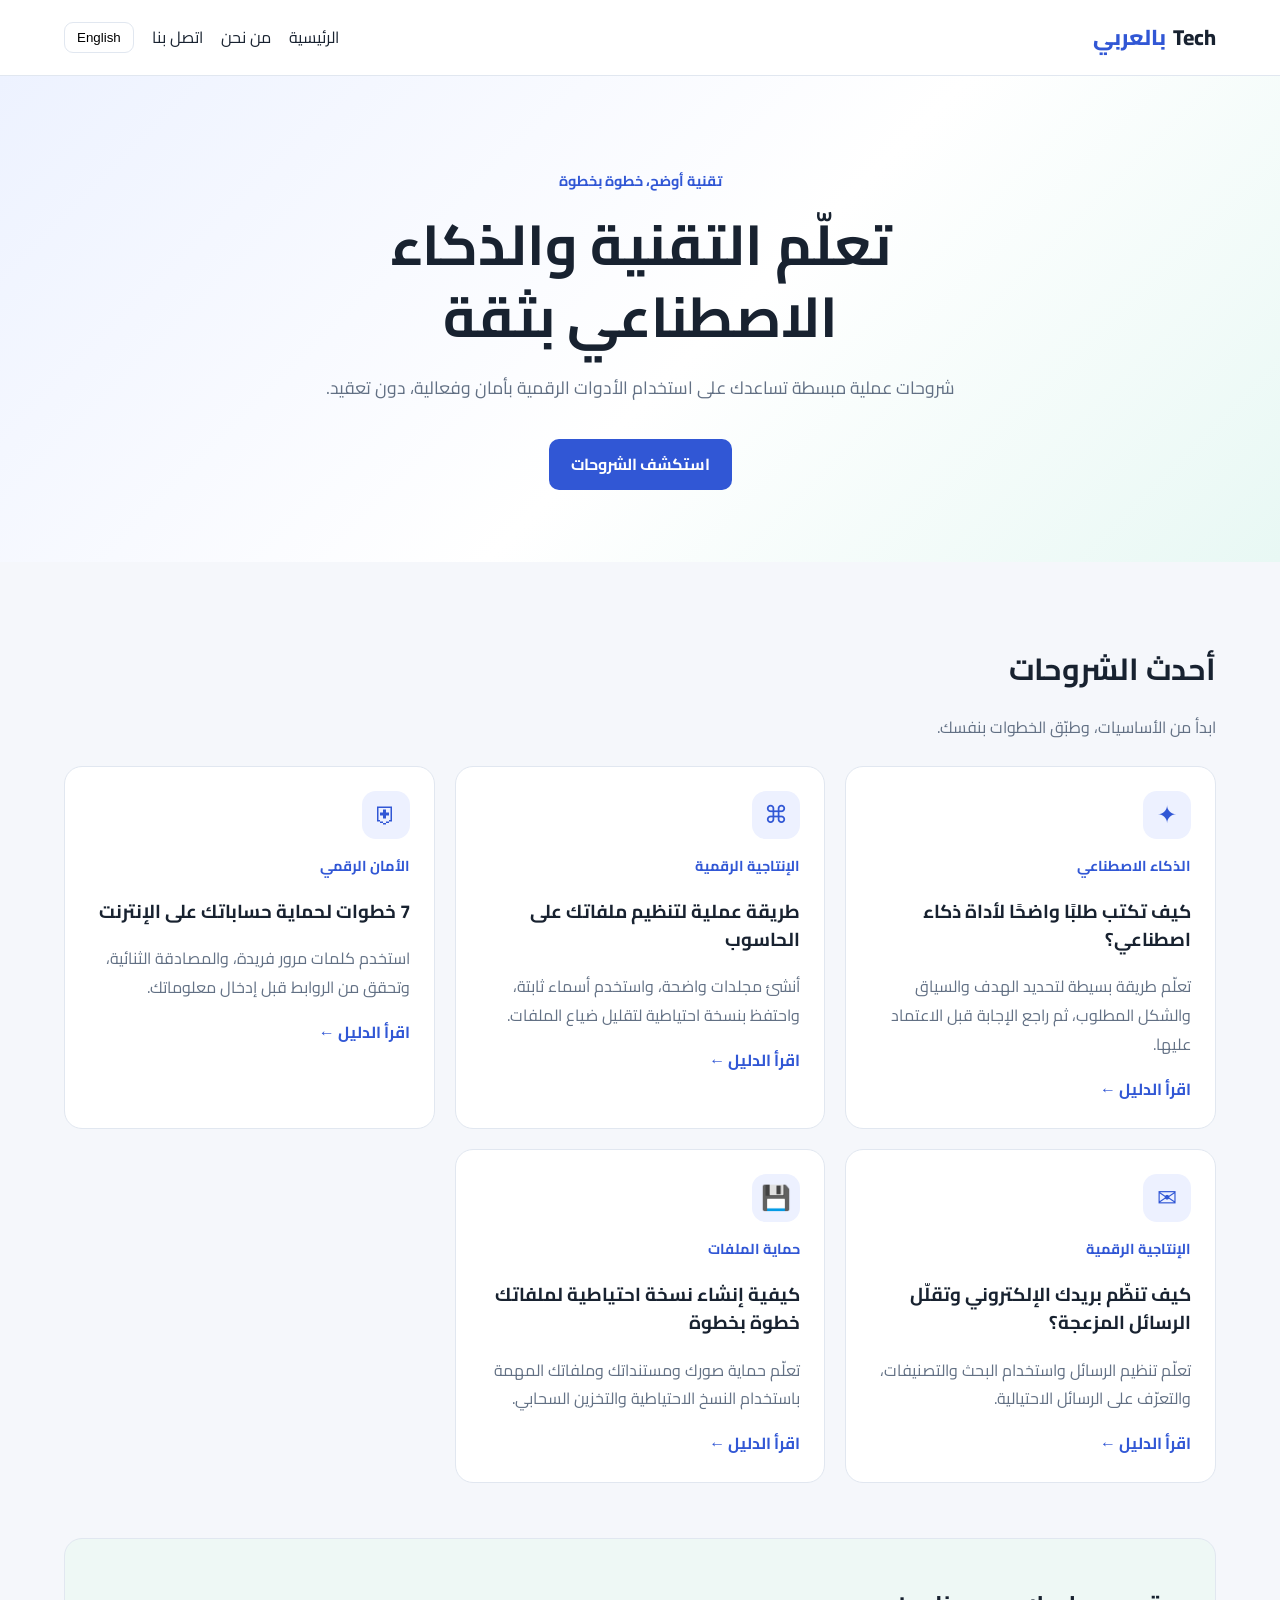
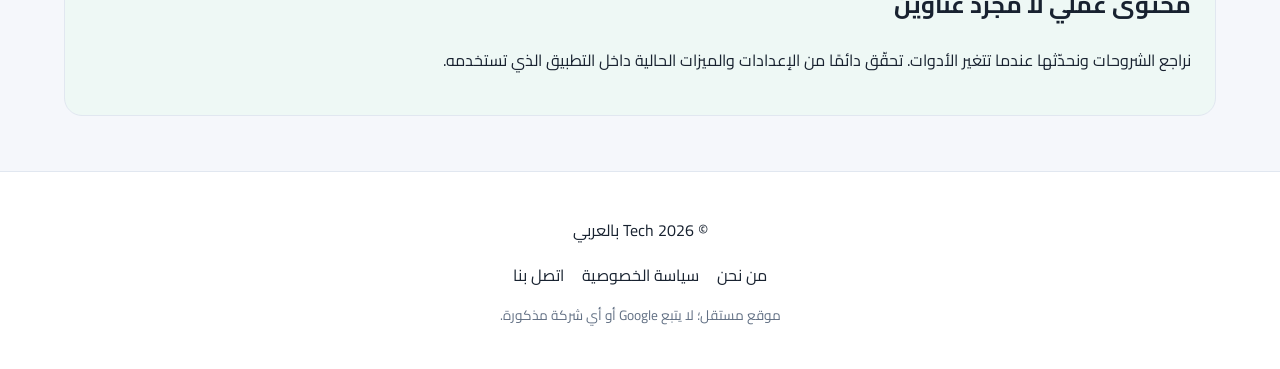
==== index.html @ 3cda47ca "Fix HTML structure and add missing elements" ====
<!doctype html>
<html lang="ar" dir="rtl">
<head>
<meta charset="utf-8">
<meta name="viewport" content="width=device-width, initial-scale=1">
<meta name="description" content="شروحات عملية بالعربية والإنجليزية عن الذكاء الاصطناعي والتقنية والأمان الرقمي.">
<title>Tech بالعربي | Practical Tech Guides</title>
<link rel="stylesheet" href="styles.css">

<!-- الصق وسم التحقق الحقيقي من Google هنا -->

</head>
<body>
<header class="site-header"><a class="brand" href="index.html">Tech<span>بالعربي</span></a>
<nav><a href="index.html" data-ar="الرئيسية" data-en="Home">الرئيسية</a><a href="about.html" data-ar="من نحن" data-en="About">من نحن</a><a href="contact.html" data-ar="اتصل بنا" data-en="Contact">اتصل بنا</a><button id="langToggle" class="lang-btn" type="button">English</button></nav></header>
<main>
<section class="hero"><p class="eyebrow" data-ar="تقنية أوضح، خطوة بخطوة" data-en="Technology, explained step by step">تقنية أوضح، خطوة بخطوة</p>
<h1 data-ar="تعلّم التقنية والذكاء الاصطناعي بثقة" data-en="Learn technology and AI with confidence">تعلّم التقنية والذكاء الاصطناعي بثقة</h1>
<p data-ar="شروحات عملية مبسطة تساعدك على استخدام الأدوات الرقمية بأمان وفعالية، دون تعقيد." data-en="Practical, beginner-friendly guides to help you use digital tools safely and effectively.">شروحات عملية مبسطة تساعدك على استخدام الأدوات الرقمية بأمان وفعالية، دون تعقيد.</p>
<a class="primary" href="#articles" data-ar="استكشف الشروحات" data-en="Explore the guides">استكشف الشروحات</a></section>
<section id="articles" class="section"><div class="section-head"><h2 data-ar="أحدث الشروحات" data-en="Featured guides">أحدث الشروحات</h2><p data-ar="ابدأ من الأساسيات، وطبّق الخطوات بنفسك." data-en="Start with the basics and try the steps yourself.">ابدأ من الأساسيات، وطبّق الخطوات بنفسك.</p></div>
<div class="cards">
<article class="article-card"><div class="card-icon">✦</div><p class="category" data-ar="الذكاء الاصطناعي" data-en="Artificial intelligence">الذكاء الاصطناعي</p><h3 data-ar="كيف تكتب طلبًا واضحًا لأداة ذكاء اصطناعي؟" data-en="How to write a clear AI prompt">كيف تكتب طلبًا واضحًا لأداة ذكاء اصطناعي؟</h3><p data-ar="تعلّم طريقة بسيطة لتحديد الهدف والسياق والشكل المطلوب، ثم راجع الإجابة قبل الاعتماد عليها." data-en="Learn to specify your goal, context, and desired format—and review the result before relying on it.">تعلّم طريقة بسيطة لتحديد الهدف والسياق والشكل المطلوب، ثم راجع الإجابة قبل الاعتماد عليها.</p><a href="ai-prompts.html" data-ar="اقرأ الدليل ←" data-en="Read the guide →">اقرأ الدليل ←</a></article>
<article class="article-card"><div class="card-icon">⌘</div><p class="category" data-ar="الإنتاجية الرقمية" data-en="Digital productivity">الإنتاجية الرقمية</p><h3 data-ar="طريقة عملية لتنظيم ملفاتك على الحاسوب" data-en="A practical way to organize computer files">طريقة عملية لتنظيم ملفاتك على الحاسوب</h3><p data-ar="أنشئ مجلدات واضحة، واستخدم أسماء ثابتة، واحتفظ بنسخة احتياطية لتقليل ضياع الملفات." data-en="Create clear folders, use consistent filenames, and keep a backup to reduce file loss.">أنشئ مجلدات واضحة، واستخدم أسماء ثابتة، واحتفظ بنسخة احتياطية لتقليل ضياع الملفات.</p><a href="organize-files.html" data-ar="اقرأ الدليل ←" data-en="Read the guide →">اقرأ الدليل ←</a></article>
<article class="article-card"><div class="card-icon">⛨</div><p class="category" data-ar="الأمان الرقمي" data-en="Digital safety">الأمان الرقمي</p><h3 data-ar="7 خطوات لحماية حساباتك على الإنترنت" data-en="7 steps to protect your online accounts">7 خطوات لحماية حساباتك على الإنترنت</h3><p data-ar="استخدم كلمات مرور فريدة، والمصادقة الثنائية، وتحقق من الروابط قبل إدخال معلوماتك." data-en="Use unique passwords and two-factor authentication, and check links before entering information.">استخدم كلمات مرور فريدة، والمصادقة الثنائية، وتحقق من الروابط قبل إدخال معلوماتك.</p><a href="account-safety.html" data-ar="اقرأ الدليل ←" data-en="Read the guide →">اقرأ الدليل ←</a></article>
<article class="article-card">
  <div class="card-icon">✉</div>
  <p class="category" data-ar="الإنتاجية الرقمية" data-en="Digital productivity">الإنتاجية الرقمية</p>
  <h3 data-ar="كيف تنظّم بريدك الإلكتروني وتقلّل الرسائل المزعجة؟" data-en="How to organize your email and reduce unwanted messages">كيف تنظّم بريدك الإلكتروني وتقلّل الرسائل المزعجة؟</h3>
  <p data-ar="تعلّم تنظيم الرسائل واستخدام البحث والتصنيفات، والتعرّف على الرسائل الاحتيالية." data-en="Learn to organize messages, use search and labels, and recognize phishing emails.">تعلّم تنظيم الرسائل واستخدام البحث والتصنيفات، والتعرّف على الرسائل الاحتيالية.</p>
  <a href="clean-email.html" data-ar="اقرأ الدليل ←" data-en="Read the guide →">اقرأ الدليل ←</a>
</article>
<article class="article-card">
  <div class="card-icon">💾</div>
  <p class="category" data-ar="حماية الملفات" data-en="File protection">حماية الملفات</p>
  <h3 data-ar="كيفية إنشاء نسخة احتياطية لملفاتك خطوة بخطوة" data-en="How to Back Up Your Files Step by Step">كيفية إنشاء نسخة احتياطية لملفاتك خطوة بخطوة</h3>
  <p data-ar="تعلّم حماية صورك ومستنداتك وملفاتك المهمة باستخدام النسخ الاحتياطية والتخزين السحابي." data-en="Learn to protect your photos, documents, and important files with backups and cloud storage.">تعلّم حماية صورك ومستنداتك وملفاتك المهمة باستخدام النسخ الاحتياطية والتخزين السحابي.</p>
    <a href="backup-files.html" data-ar="اقرأ الدليل ←" data-en="Read the guide →">اقرأ الدليل ←</a>
</article>
</div>
</section>
<section class="notice"><h2 data-ar="محتوى عملي لا مجرد عناوين" data-en="Useful guidance, not just headlines">محتوى عملي لا مجرد عناوين</h2><p data-ar="نراجع الشروحات ونحدّثها عندما تتغير الأدوات. تحقّق دائمًا من الإعدادات والميزات الحالية داخل التطبيق الذي تستخدمه." data-en="We aim to review and update guides as tools change. Always verify current settings and features in the app you use.">نراجع الشروحات ونحدّثها عندما تتغير الأدوات. تحقّق دائمًا من الإعدادات والميزات الحالية داخل التطبيق الذي تستخدمه.</p></section>
</main>
<footer><p>© 2026 Tech بالعربي</p><div><a href="about.html" data-ar="من نحن" data-en="About">من نحن</a><a href="privacy.html" data-ar="سياسة الخصوصية" data-en="Privacy policy">سياسة الخصوصية</a><a href="contact.html" data-ar="اتصل بنا" data-en="Contact">اتصل بنا</a></div><p class="small" data-ar="موقع مستقل؛ لا يتبع Google أو أي شركة مذكورة." data-en="Independent website; not affiliated with Google or any company mentioned.">موقع مستقل؛ لا يتبع Google أو أي شركة مذكورة.</p></footer>
<script src="script.js"></script></body></html>
---- styles.css ----
@import url('https://fonts.googleapis.com/css2?family=Cairo:wght@400;600;700;800&family=Inter:wght@400;600;700;800&display=swap');
:root{--ink:#182230;--muted:#627084;--brand:#3157d5;--bg:#f5f7fb;--line:#e1e7f0;--card:#fff}*{box-sizing:border-box}body{margin:0;background:var(--bg);color:var(--ink);font-family:"Cairo",Arial,sans-serif;line-height:1.8}body.en{font-family:Inter,Arial,sans-serif;direction:ltr}.site-header{display:flex;align-items:center;justify-content:space-between;gap:20px;padding:18px max(5vw,20px);background:#fff;border-bottom:1px solid var(--line)}.brand{font-size:1.35rem;font-weight:800;text-decoration:none;color:var(--ink)}.brand span{color:var(--brand);margin-inline-start:7px}nav{display:flex;align-items:center;gap:18px;flex-wrap:wrap}a{color:var(--brand);text-decoration:none}nav a,footer a{color:var(--ink)}a:hover{text-decoration:underline}.lang-btn{border:1px solid var(--line);background:white;border-radius:9px;padding:7px 12px;cursor:pointer}.hero{padding:78px 20px 72px;text-align:center;background:linear-gradient(135deg,#edf2ff,#fff 55%,#e8f8f4)}.hero>*{max-width:780px;margin-inline:auto}.eyebrow,.category{color:var(--brand);font-weight:700;font-size:.9rem}.hero h1{font-size:clamp(2rem,5vw,3.5rem);line-height:1.3;margin:12px auto}.hero p:not(.eyebrow){color:var(--muted);font-size:1.1rem}.primary{display:inline-block;margin-top:18px;background:var(--brand);color:#fff;padding:11px 22px;border-radius:10px;font-weight:700}.section{padding:55px max(5vw,20px)}.section-head{margin-bottom:24px}.section-head h2{font-size:1.9rem;margin-bottom:0}.section-head p,.article-card>p:not(.category){color:var(--muted)}.cards{display:grid;grid-template-columns:repeat(3,minmax(0,1fr));gap:20px}.article-card,.content,.notice{background:var(--card);border:1px solid var(--line);border-radius:18px;padding:24px}.card-icon{width:48px;height:48px;border-radius:14px;background:#edf1ff;display:grid;place-items:center;font-size:1.5rem;color:var(--brand)}.article-card h3{line-height:1.5}.article-card>a{font-weight:700}.notice{margin:0 max(5vw,20px) 55px;background:#eef8f5}.content{max-width:900px;margin:38px auto;padding:clamp(22px,5vw,48px)}.content h1{line-height:1.4}.content h2{margin-top:28px}.content li{margin:8px 0}.callout{background:#f0f4ff;border-inline-start:4px solid var(--brand);padding:14px 18px;border-radius:8px}footer{padding:28px max(5vw,20px);background:#fff;border-top:1px solid var(--line);text-align:center}footer div{display:flex;gap:18px;justify-content:center;flex-wrap:wrap}.small{font-size:.85rem;color:var(--muted)}@media(max-width:760px){.site-header{align-items:flex-start;flex-direction:column}nav{gap:12px}.cards{grid-template-columns:1fr}.hero{padding:55px 20px}.content{margin:20px}}
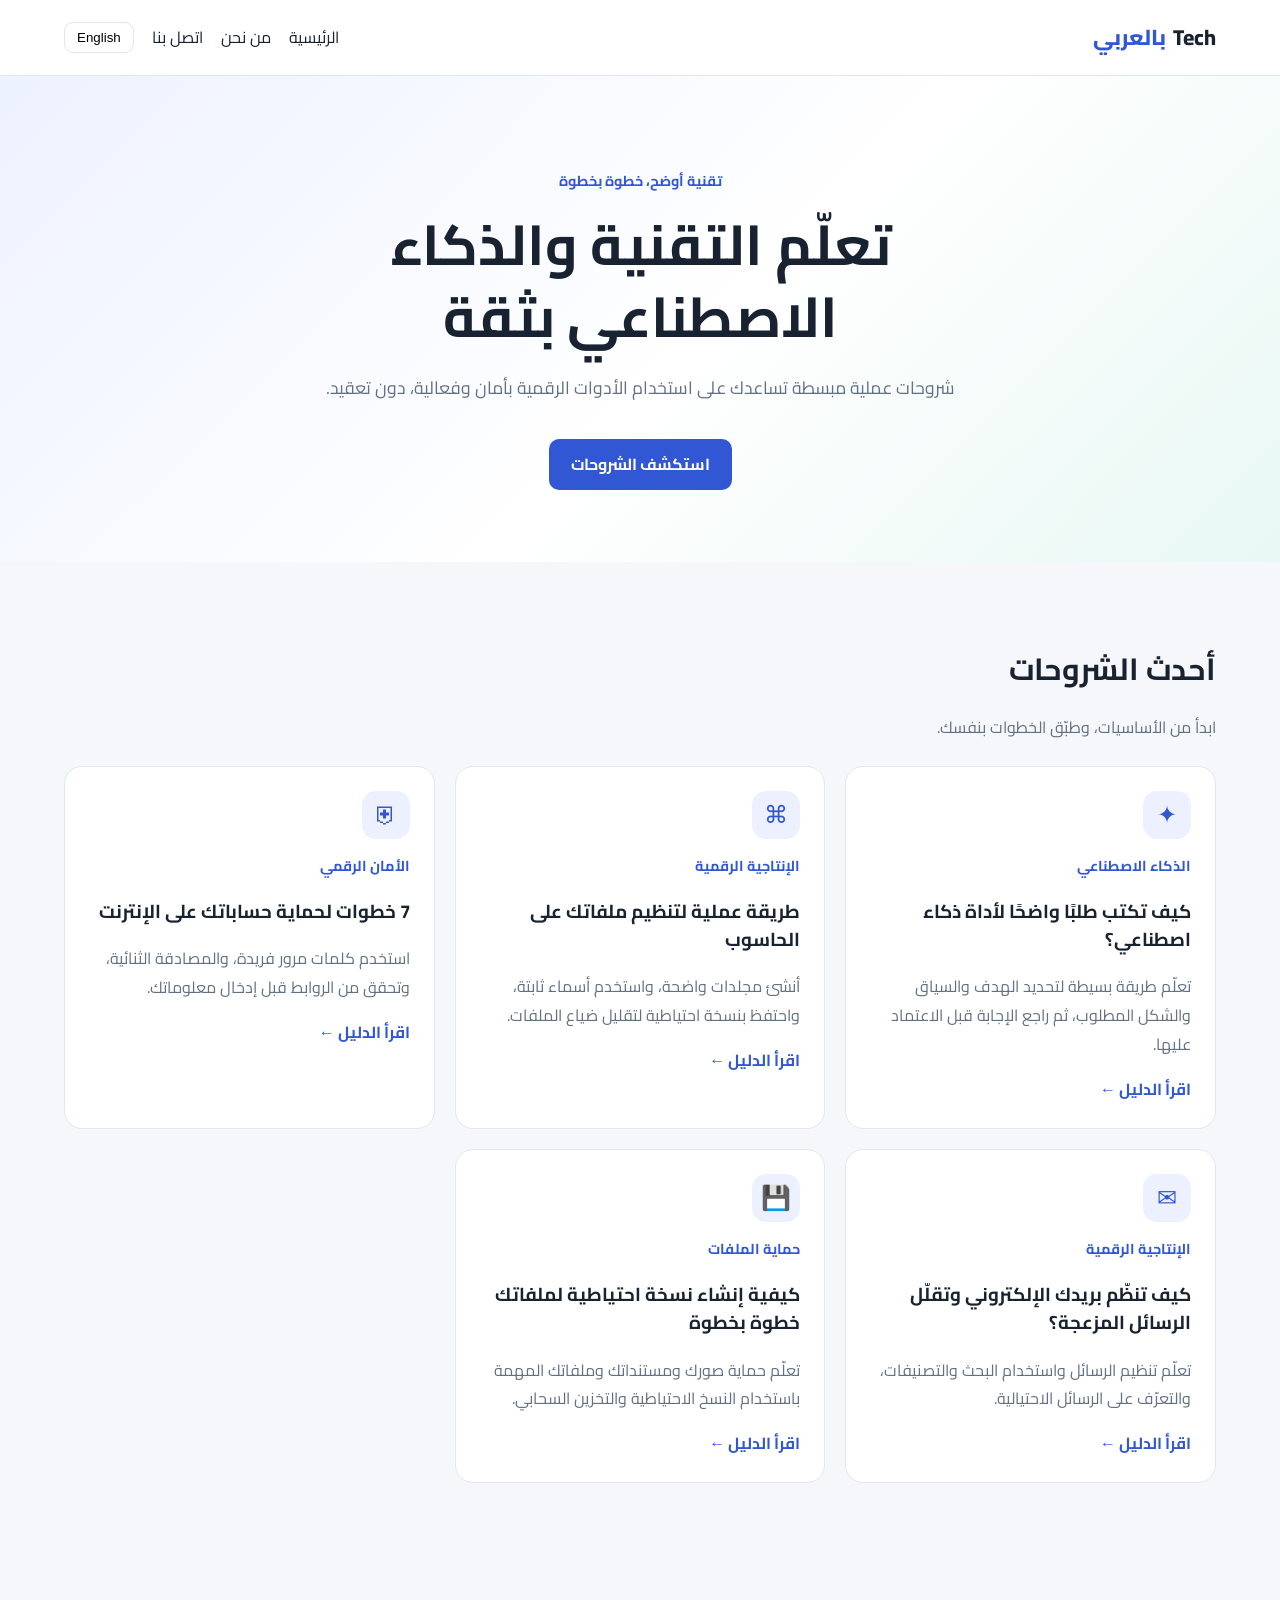
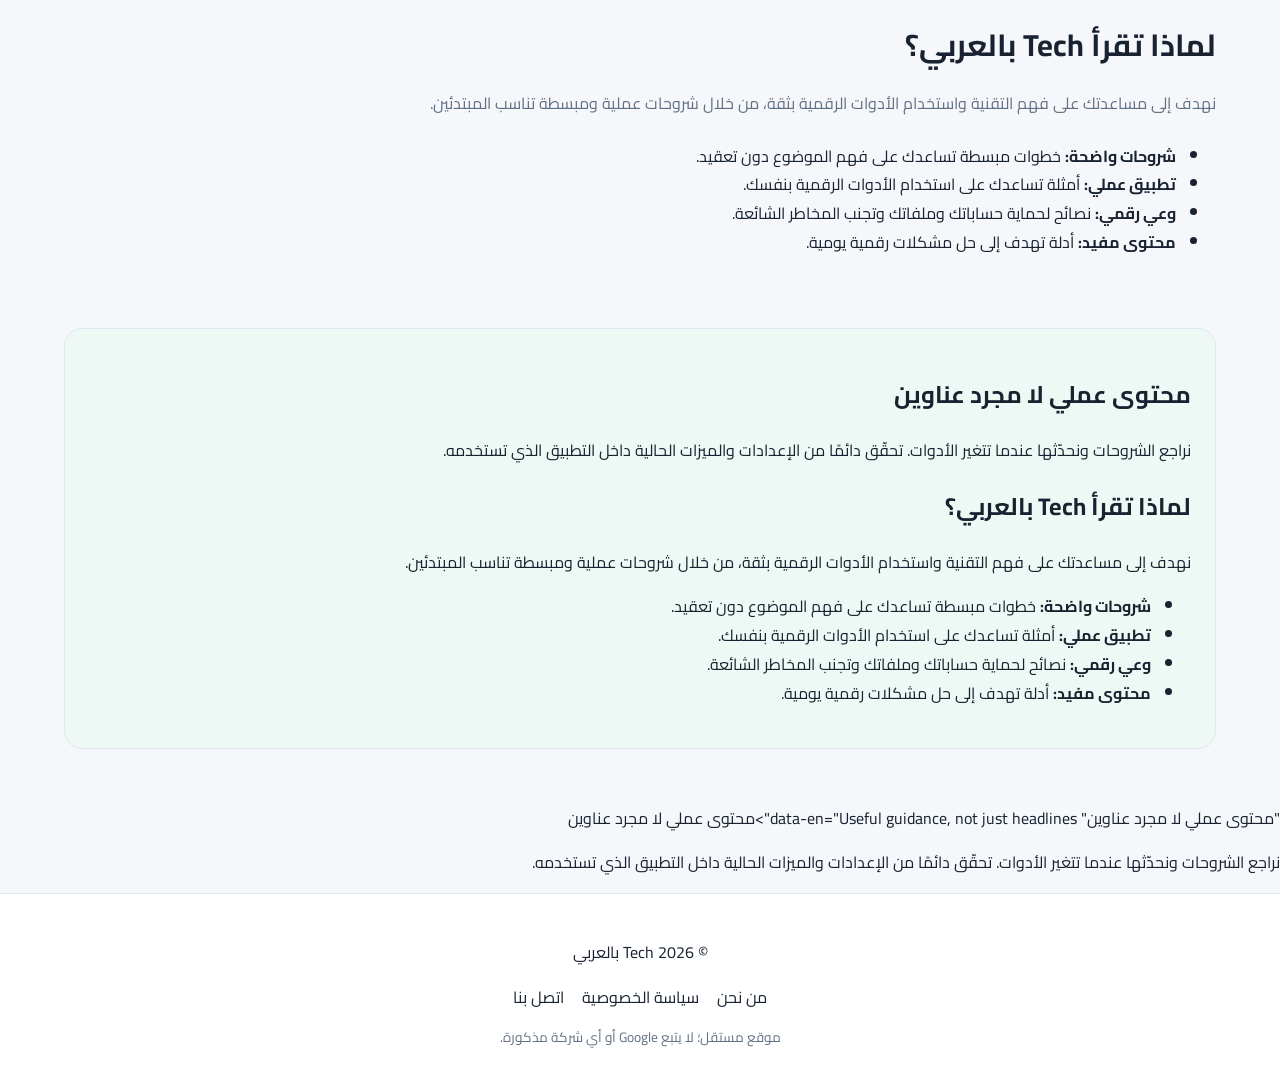
==== commit 732952e7: "Add new section explaining Tech بالعربي" ====
--- a/index.html
+++ b/index.html
@@ -6,13 +6,10 @@
 <meta name="viewport" content="width=device-width, initial-scale=1">
 <meta name="description" content="شروحات عملية بالعربية والإنجليزية عن الذكاء الاصطناعي والتقنية والأمان الرقمي.">
 <title>Tech بالعربي | Practical Tech Guides</title>
-<link rel="stylesheet" href="styles.css">
-
-<!-- الصق وسم التحقق الحقيقي من Google هنا -->
-
-</head>
+<link rel="stylesheet" href="styles.css"> <meta name="google-site-verification" content="B_9AQn8dANtJCic7lw3KJGtD8MXRLHTgbvUKaGZnuow" />
+</head> 
 <body>
-<header class="site-header"><a class="brand" href="index.html">Tech<span>بالعربي</span></a>
+  <header class="site-header"><a class="brand" href="index.html">Tech<span>بالعربي</span></a>
 <nav><a href="index.html" data-ar="الرئيسية" data-en="Home">الرئيسية</a><a href="about.html" data-ar="من نحن" data-en="About">من نحن</a><a href="contact.html" data-ar="اتصل بنا" data-en="Contact">اتصل بنا</a><button id="langToggle" class="lang-btn" type="button">English</button></nav></header>
 <main>
 <section class="hero"><p class="eyebrow" data-ar="تقنية أوضح، خطوة بخطوة" data-en="Technology, explained step by step">تقنية أوضح، خطوة بخطوة</p>
@@ -40,7 +37,36 @@
 </article>
 </div>
 </section>
-<section class="notice"><h2 data-ar="محتوى عملي لا مجرد عناوين" data-en="Useful guidance, not just headlines">محتوى عملي لا مجرد عناوين</h2><p data-ar="نراجع الشروحات ونحدّثها عندما تتغير الأدوات. تحقّق دائمًا من الإعدادات والميزات الحالية داخل التطبيق الذي تستخدمه." data-en="We aim to review and update guides as tools change. Always verify current settings and features in the app you use.">نراجع الشروحات ونحدّثها عندما تتغير الأدوات. تحقّق دائمًا من الإعدادات والميزات الحالية داخل التطبيق الذي تستخدمه.</p></section>
+<section class="section">
+  <div class="section-head">
+    <h2 data-ar="لماذا تقرأ Tech بالعربي؟" data-en="Why read Tech بالعربي?">لماذا تقرأ Tech بالعربي؟</h2>
+    <p data-ar="نهدف إلى مساعدتك على فهم التقنية واستخدام الأدوات الرقمية بثقة، من خلال شروحات عملية ومبسطة تناسب المبتدئين." data-en="We help you understand technology and use digital tools confidently through practical, beginner-friendly guides.">نهدف إلى مساعدتك على فهم التقنية واستخدام الأدوات الرقمية بثقة، من خلال شروحات عملية ومبسطة تناسب المبتدئين.</p>
+  </div>
+  <ul>
+    <li><strong data-ar="شروحات واضحة:" data-en="Clear explanations:">شروحات واضحة:</strong> <span data-ar="خطوات مبسطة تساعدك على فهم الموضوع دون تعقيد." data-en="Simple steps that make topics easier to understand.">خطوات مبسطة تساعدك على فهم الموضوع دون تعقيد.</span></li>
+    <li><strong data-ar="تطبيق عملي:" data-en="Practical guidance:">تطبيق عملي:</strong> <span data-ar="أمثلة تساعدك على استخدام الأدوات الرقمية بنفسك." data-en="Examples that help you use digital tools yourself.">أمثلة تساعدك على استخدام الأدوات الرقمية بنفسك.</span></li>
+    <li><strong data-ar="وعي رقمي:" data-en="Digital awareness:">وعي رقمي:</strong> <span data-ar="نصائح لحماية حساباتك وملفاتك وتجنب المخاطر الشائعة." data-en="Tips to protect your accounts and files and avoid common risks.">نصائح لحماية حساباتك وملفاتك وتجنب المخاطر الشائعة.</span></li>
+    <li><strong data-ar="محتوى مفيد:" data-en="Useful content:">محتوى مفيد:</strong> <span data-ar="أدلة تهدف إلى حل مشكلات رقمية يومية." data-en="Guides designed to solve everyday digital problems.">أدلة تهدف إلى حل مشكلات رقمية يومية.</span></li>
+  </ul>
+</section>
+
+<section class="notice">
+  <h2 data-ar="محتوى عملي لا مجرد عناوين" data-en="Useful guidance, not just headlines">محتوى عملي لا مجرد عناوين</h2>
+  <p data-ar="نراجع الشروحات ونحدّثها عندما تتغير الأدوات. تحقّق دائمًا من الإعدادات والميزات الحالية داخل التطبيق الذي تستخدمه." data-en="We aim to review and update guides as tools change. Always verify current settings and features in the app you use.">نراجع الشروحات ونحدّثها عندما تتغير الأدوات. تحقّق دائمًا من الإعدادات والميزات الحالية داخل التطبيق الذي تستخدمه.</p>
+
+  <h2>لماذا تقرأ Tech بالعربي؟</h2>
+  <p>
+    نهدف إلى مساعدتك على فهم التقنية واستخدام الأدوات الرقمية بثقة،
+    من خلال شروحات عملية ومبسطة تناسب المبتدئين.
+  </p>
+
+  <ul>
+    <li><strong>شروحات واضحة:</strong> خطوات مبسطة تساعدك على فهم الموضوع دون تعقيد.</li>
+    <li><strong>تطبيق عملي:</strong> أمثلة تساعدك على استخدام الأدوات الرقمية بنفسك.</li>
+    <li><strong>وعي رقمي:</strong> نصائح لحماية حساباتك وملفاتك وتجنب المخاطر الشائعة.</li>
+    <li><strong>محتوى مفيد:</strong> أدلة تهدف إلى حل مشكلات رقمية يومية.</li>
+  </ul>
+</section>"محتوى عملي لا مجرد عناوين" data-en="Useful guidance, not just headlines">محتوى عملي لا مجرد عناوين</h2><p data-ar="نراجع الشروحات ونحدّثها عندما تتغير الأدوات. تحقّق دائمًا من الإعدادات والميزات الحالية داخل التطبيق الذي تستخدمه." data-en="We aim to review and update guides as tools change. Always verify current settings and features in the app you use.">نراجع الشروحات ونحدّثها عندما تتغير الأدوات. تحقّق دائمًا من الإعدادات والميزات الحالية داخل التطبيق الذي تستخدمه.</p></section>
 </main>
 <footer><p>© 2026 Tech بالعربي</p><div><a href="about.html" data-ar="من نحن" data-en="About">من نحن</a><a href="privacy.html" data-ar="سياسة الخصوصية" data-en="Privacy policy">سياسة الخصوصية</a><a href="contact.html" data-ar="اتصل بنا" data-en="Contact">اتصل بنا</a></div><p class="small" data-ar="موقع مستقل؛ لا يتبع Google أو أي شركة مذكورة." data-en="Independent website; not affiliated with Google or any company mentioned.">موقع مستقل؛ لا يتبع Google أو أي شركة مذكورة.</p></footer>
 <script src="script.js"></script></body></html>
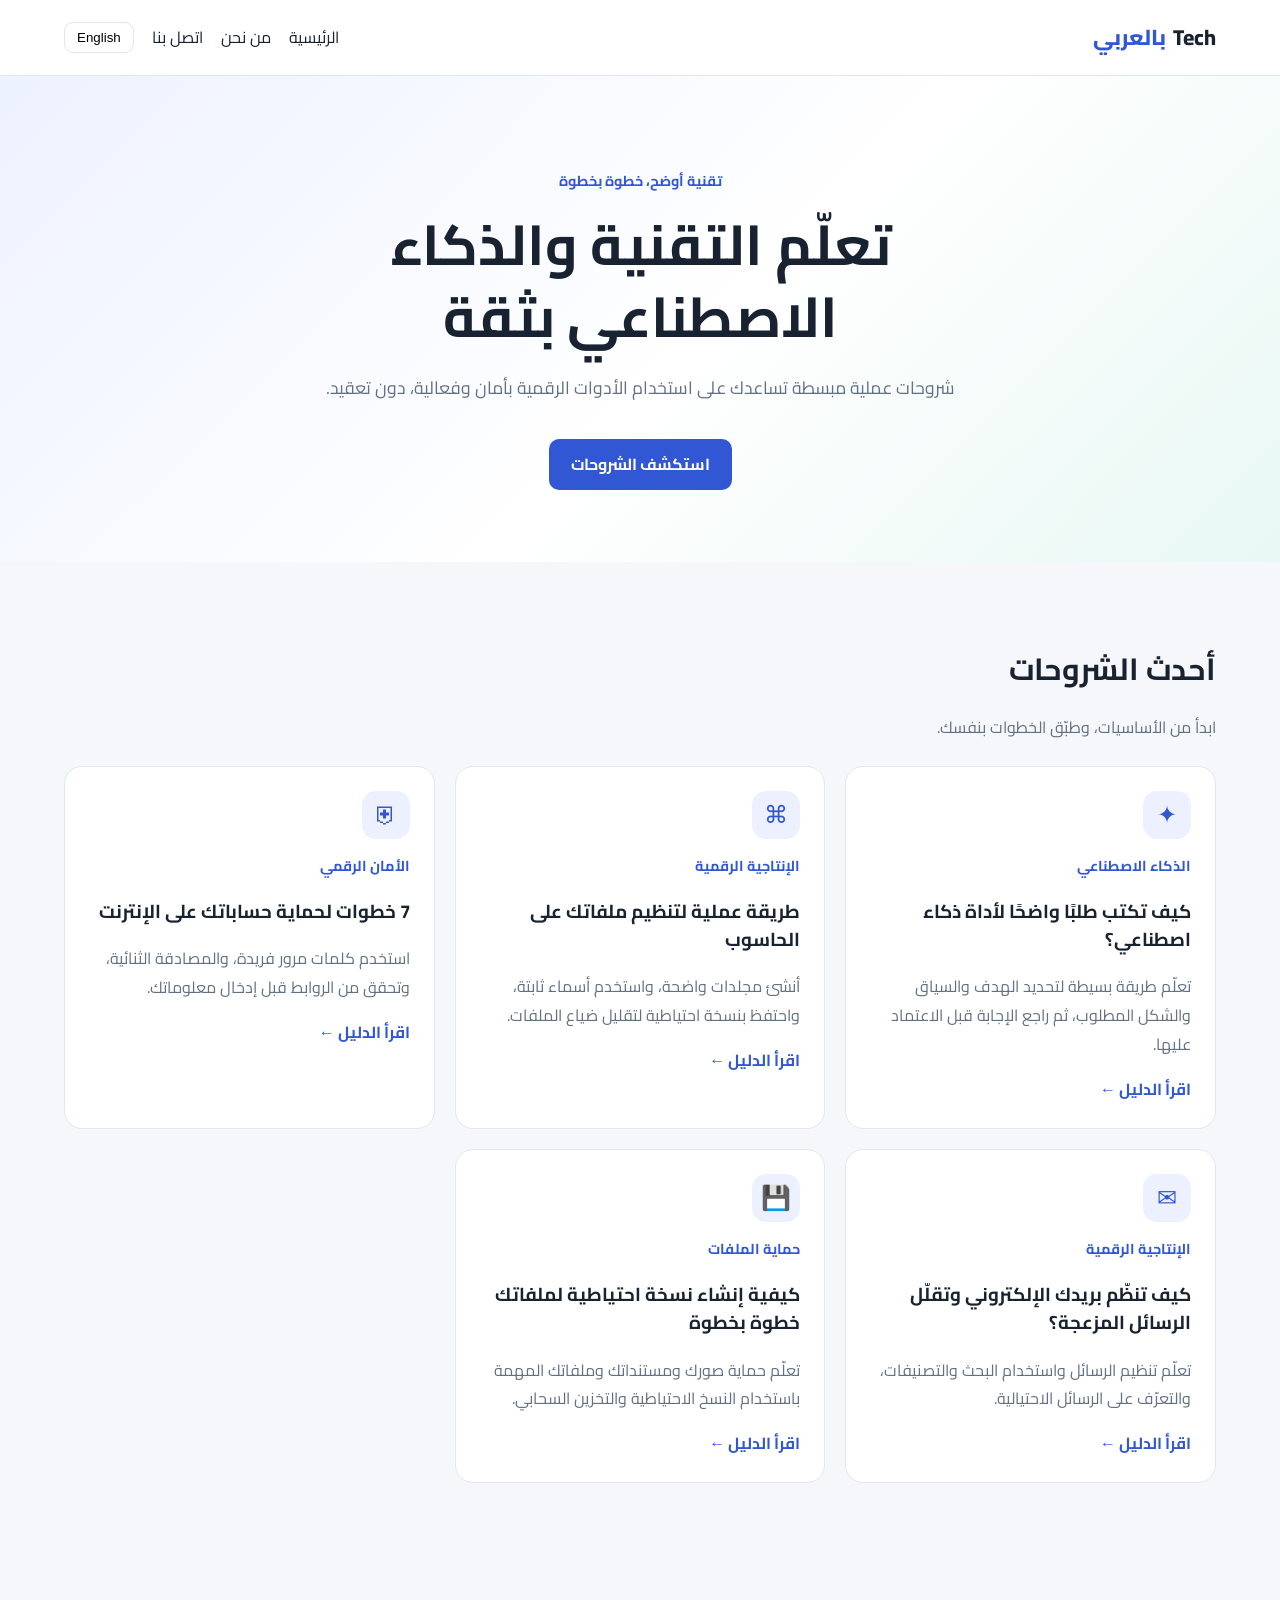
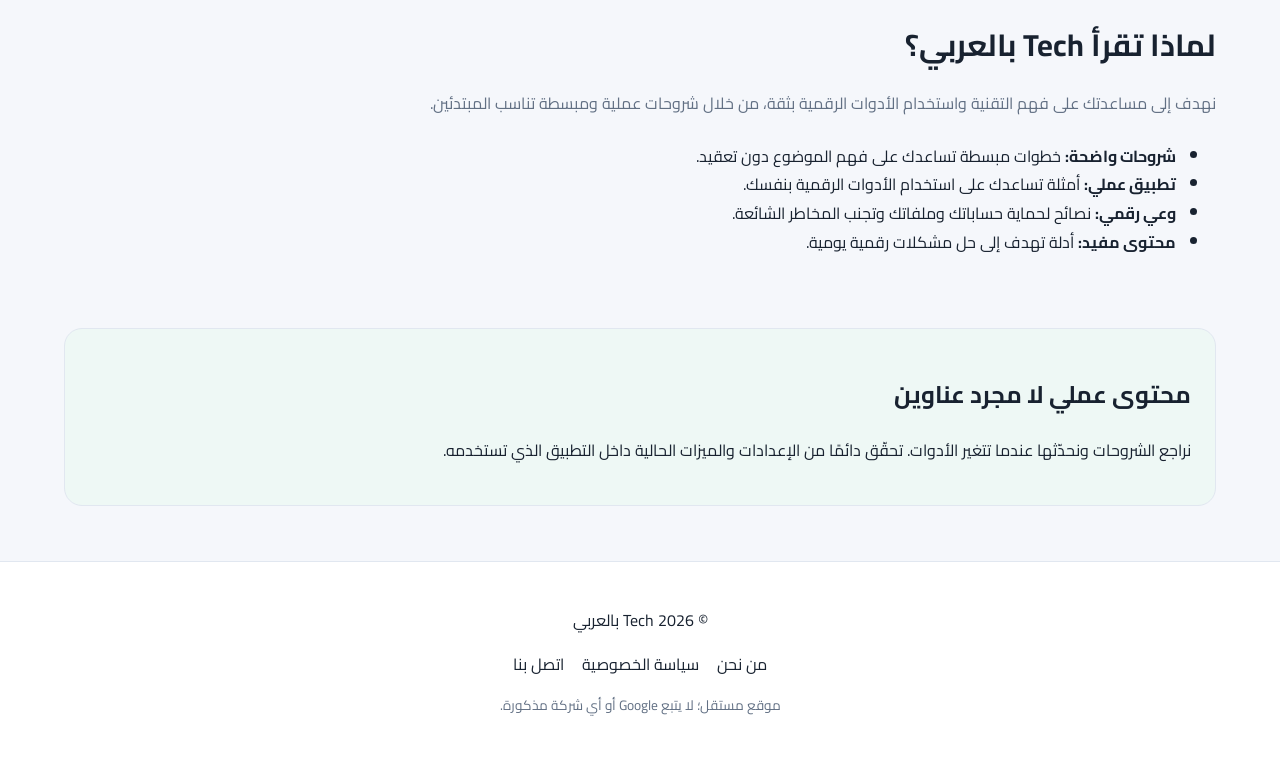
==== commit 96babcbd: "Fix homepage HTML Removed section about the benefits of reading Tech بالعربي." ====
--- a/index.html
+++ b/index.html
@@ -53,20 +53,7 @@
 <section class="notice">
   <h2 data-ar="محتوى عملي لا مجرد عناوين" data-en="Useful guidance, not just headlines">محتوى عملي لا مجرد عناوين</h2>
   <p data-ar="نراجع الشروحات ونحدّثها عندما تتغير الأدوات. تحقّق دائمًا من الإعدادات والميزات الحالية داخل التطبيق الذي تستخدمه." data-en="We aim to review and update guides as tools change. Always verify current settings and features in the app you use.">نراجع الشروحات ونحدّثها عندما تتغير الأدوات. تحقّق دائمًا من الإعدادات والميزات الحالية داخل التطبيق الذي تستخدمه.</p>
-
-  <h2>لماذا تقرأ Tech بالعربي؟</h2>
-  <p>
-    نهدف إلى مساعدتك على فهم التقنية واستخدام الأدوات الرقمية بثقة،
-    من خلال شروحات عملية ومبسطة تناسب المبتدئين.
-  </p>
-
-  <ul>
-    <li><strong>شروحات واضحة:</strong> خطوات مبسطة تساعدك على فهم الموضوع دون تعقيد.</li>
-    <li><strong>تطبيق عملي:</strong> أمثلة تساعدك على استخدام الأدوات الرقمية بنفسك.</li>
-    <li><strong>وعي رقمي:</strong> نصائح لحماية حساباتك وملفاتك وتجنب المخاطر الشائعة.</li>
-    <li><strong>محتوى مفيد:</strong> أدلة تهدف إلى حل مشكلات رقمية يومية.</li>
-  </ul>
-</section>"محتوى عملي لا مجرد عناوين" data-en="Useful guidance, not just headlines">محتوى عملي لا مجرد عناوين</h2><p data-ar="نراجع الشروحات ونحدّثها عندما تتغير الأدوات. تحقّق دائمًا من الإعدادات والميزات الحالية داخل التطبيق الذي تستخدمه." data-en="We aim to review and update guides as tools change. Always verify current settings and features in the app you use.">نراجع الشروحات ونحدّثها عندما تتغير الأدوات. تحقّق دائمًا من الإعدادات والميزات الحالية داخل التطبيق الذي تستخدمه.</p></section>
+</section> 
 </main>
 <footer><p>© 2026 Tech بالعربي</p><div><a href="about.html" data-ar="من نحن" data-en="About">من نحن</a><a href="privacy.html" data-ar="سياسة الخصوصية" data-en="Privacy policy">سياسة الخصوصية</a><a href="contact.html" data-ar="اتصل بنا" data-en="Contact">اتصل بنا</a></div><p class="small" data-ar="موقع مستقل؛ لا يتبع Google أو أي شركة مذكورة." data-en="Independent website; not affiliated with Google or any company mentioned.">موقع مستقل؛ لا يتبع Google أو أي شركة مذكورة.</p></footer>
 <script src="script.js"></script></body></html>
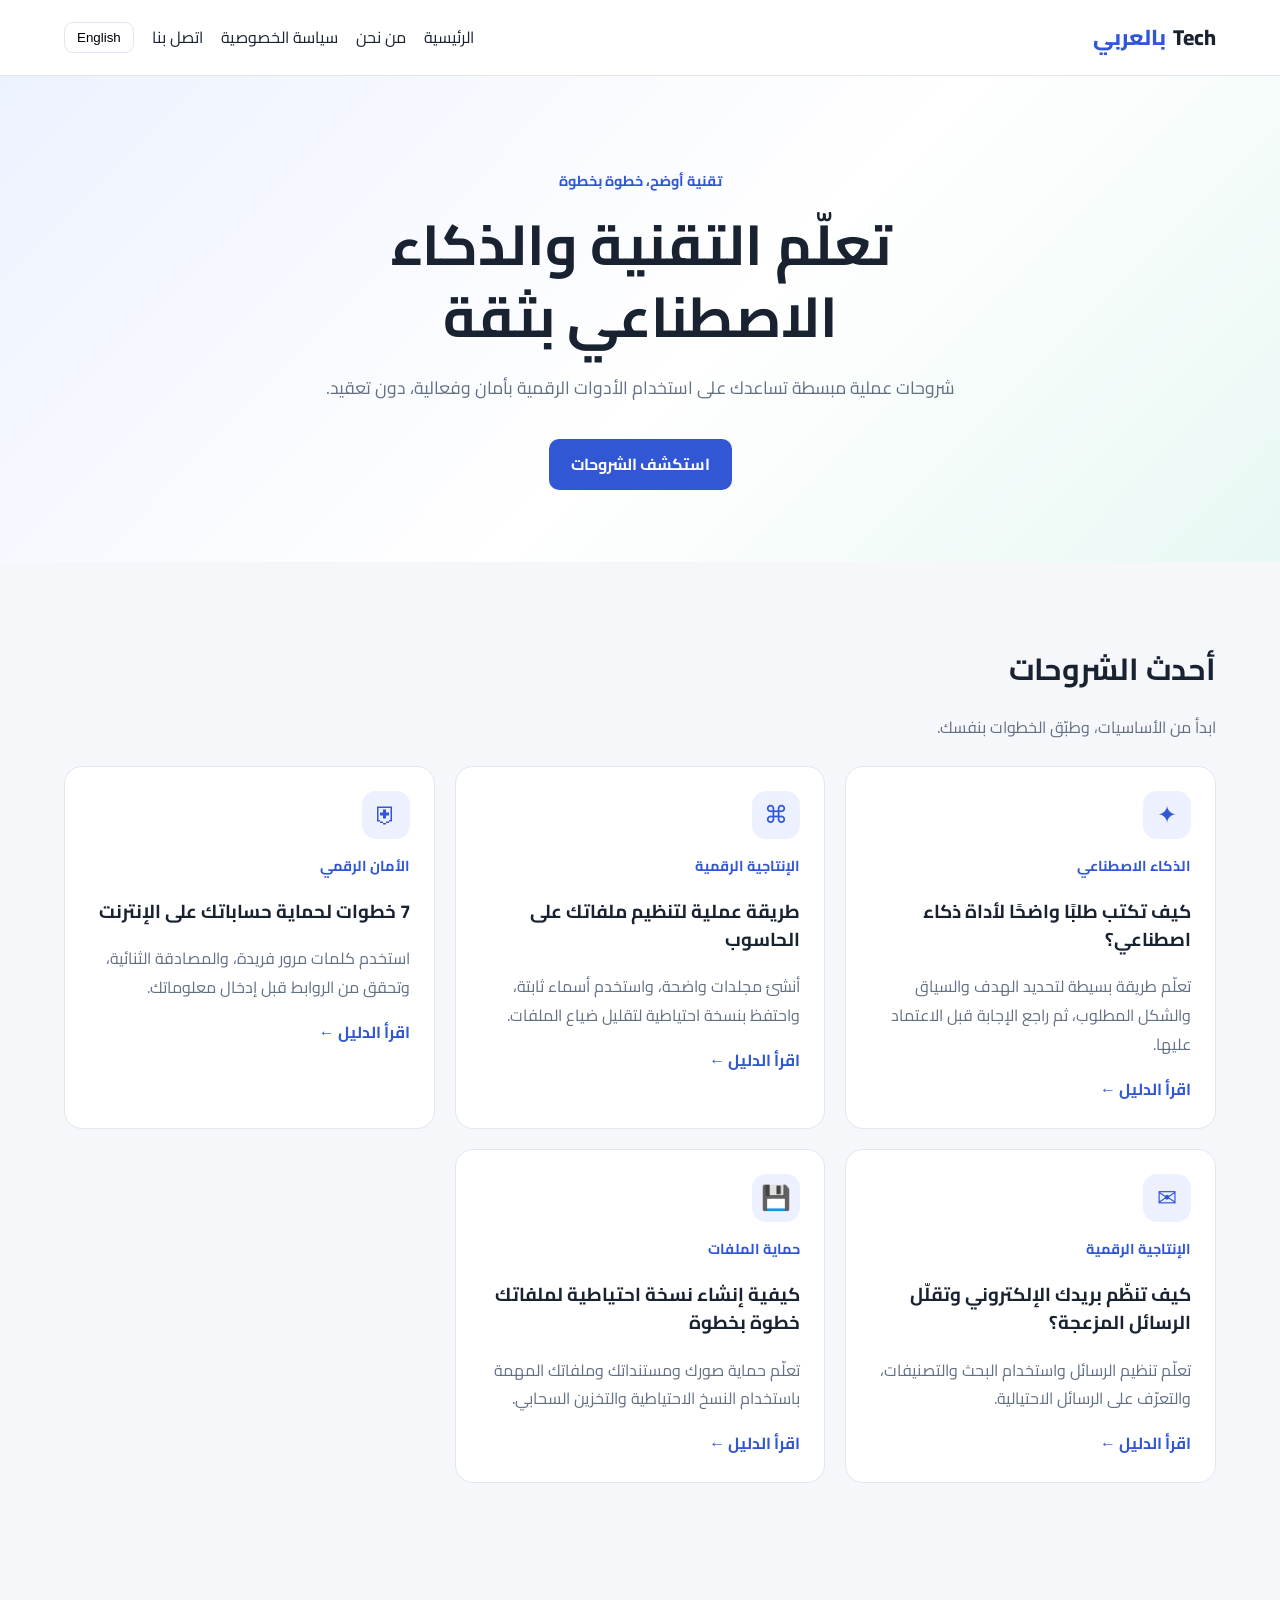
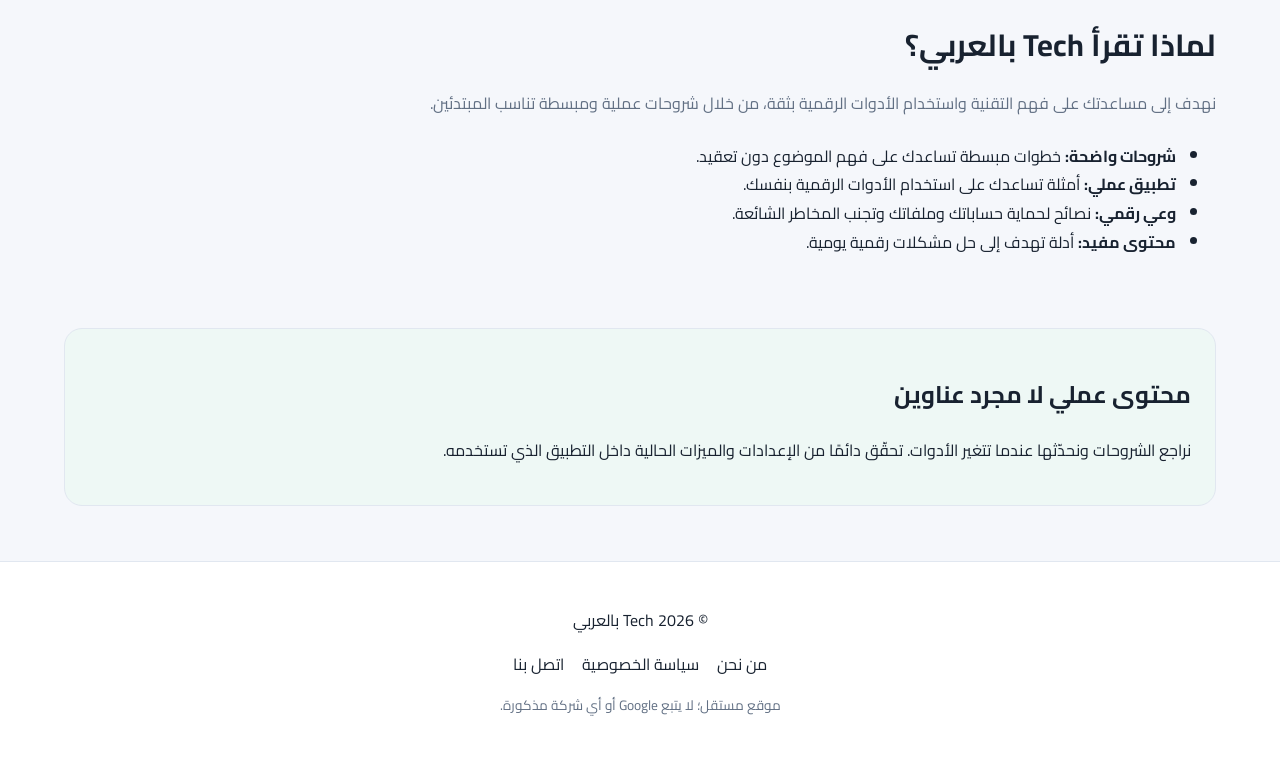
==== commit 914e4129: "Update index.html" ====
--- a/index.html
+++ b/index.html
@@ -1,4 +1,3 @@
-
 <!doctype html>
 <html lang="ar" dir="rtl">
 <head>
@@ -10,7 +9,14 @@
 </head> 
 <body>
   <header class="site-header"><a class="brand" href="index.html">Tech<span>بالعربي</span></a>
-<nav><a href="index.html" data-ar="الرئيسية" data-en="Home">الرئيسية</a><a href="about.html" data-ar="من نحن" data-en="About">من نحن</a><a href="contact.html" data-ar="اتصل بنا" data-en="Contact">اتصل بنا</a><button id="langToggle" class="lang-btn" type="button">English</button></nav></header>
+<nav>
+  <a href="index.html" data-ar="الرئيسية" data-en="Home">الرئيسية</a>
+  <a href="about.html" data-ar="من نحن" data-en="About">من نحن</a>
+  <a href="privacy.html" data-ar="سياسة الخصوصية" data-en="Privacy Policy">سياسة الخصوصية</a>
+  <a href="contact.html" data-ar="اتصل بنا" data-en="Contact">اتصل بنا</a>
+  <button id="langToggle" class="lang-btn" type="button">English</button>
+</nav>
+</header>
 <main>
 <section class="hero"><p class="eyebrow" data-ar="تقنية أوضح، خطوة بخطوة" data-en="Technology, explained step by step">تقنية أوضح، خطوة بخطوة</p>
 <h1 data-ar="تعلّم التقنية والذكاء الاصطناعي بثقة" data-en="Learn technology and AI with confidence">تعلّم التقنية والذكاء الاصطناعي بثقة</h1>
